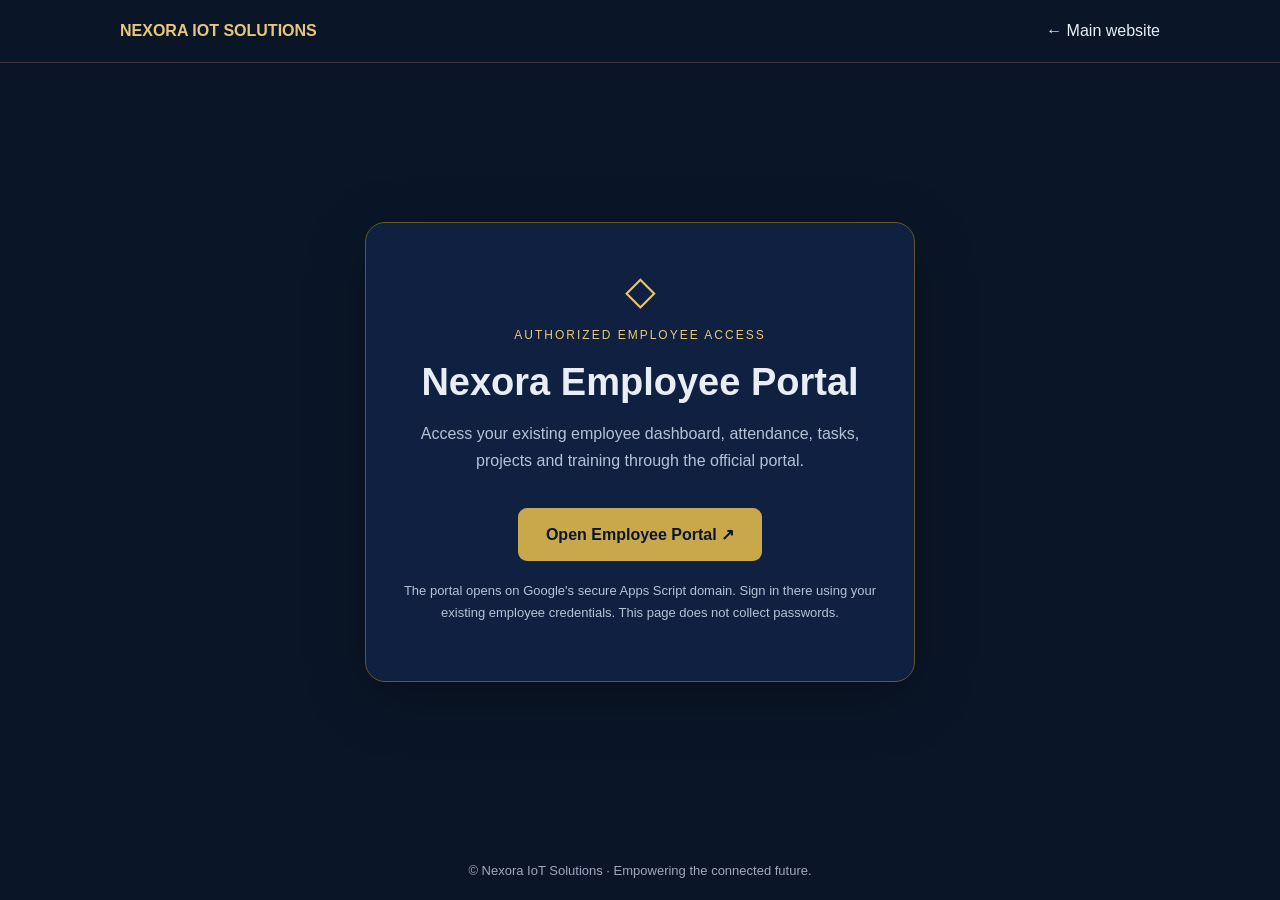
==== employee/index.html @ dd2a277c "Add employee portal HTML structure" ====
<!DOCTYPE html><html lang="en"><head><meta charset="utf-8"><meta name="viewport" content="width=device-width, initial-scale=1"><meta name="robots" content="noindex"><title>Employee Portal | Nexora IoT Solutions</title><style>
:root{font-family:Arial, sans-serif;color:#e8edf6;background:#0a1628}*{box-sizing:border-box}body{margin:0;min-height:100vh;display:flex;flex-direction:column}header{padding:22px max(24px,calc((100vw - 1040px)/2));border-bottom:1px solid #3a3540;display:flex;justify-content:space-between;align-items:center;gap:20px}a{color:inherit}header a{text-decoration:none}header strong{color:#e8c876}main{flex:1;display:grid;place-items:center;padding:40px 20px}.panel{max-width:550px;width:100%;padding:44px 32px;text-align:center;border:1px solid #65552e;border-radius:20px;background:#0f2040;box-shadow:0 16px 60px #0005}.symbol{font-size:40px;color:#e8c876}h1{font-size:clamp(26px,4vw,38px);margin:16px 0}p{line-height:1.7;color:#b5c3d6}.button{display:inline-block;background:#c9a84c;color:#0a1628;font-weight:700;text-decoration:none;border-radius:9px;padding:17px 28px;margin:18px 0 6px}.button:hover,.button:focus{background:#e8c876}.note{font-size:13px}footer{text-align:center;padding:22px;color:#9baac0;font-size:13px}
</style></head><body><header><strong>NEXORA IOT SOLUTIONS</strong><a href="/">← Main website</a></header><main><section class="panel"><div class="symbol">◇</div><p style="color:#e8c876;letter-spacing:2px;font-size:12px">AUTHORIZED EMPLOYEE ACCESS</p><h1>Nexora Employee Portal</h1><p>Access your existing employee dashboard, attendance, tasks, projects and training through the official portal.</p><a class="button" href="https://script.google.com/macros/s/AKfycbzcqMPTnZosO-YPItsREfu2ltaMpyS0TQiUMI5boca9J_ibXq1QrV9j76Qtt8c0nAZ-/exec" rel="noopener noreferrer">Open Employee Portal ↗</a><p class="note">The portal opens on Google's secure Apps Script domain. Sign in there using your existing employee credentials. This page does not collect passwords.</p></section></main><footer>© Nexora IoT Solutions · Empowering the connected future.</footer></body></html>
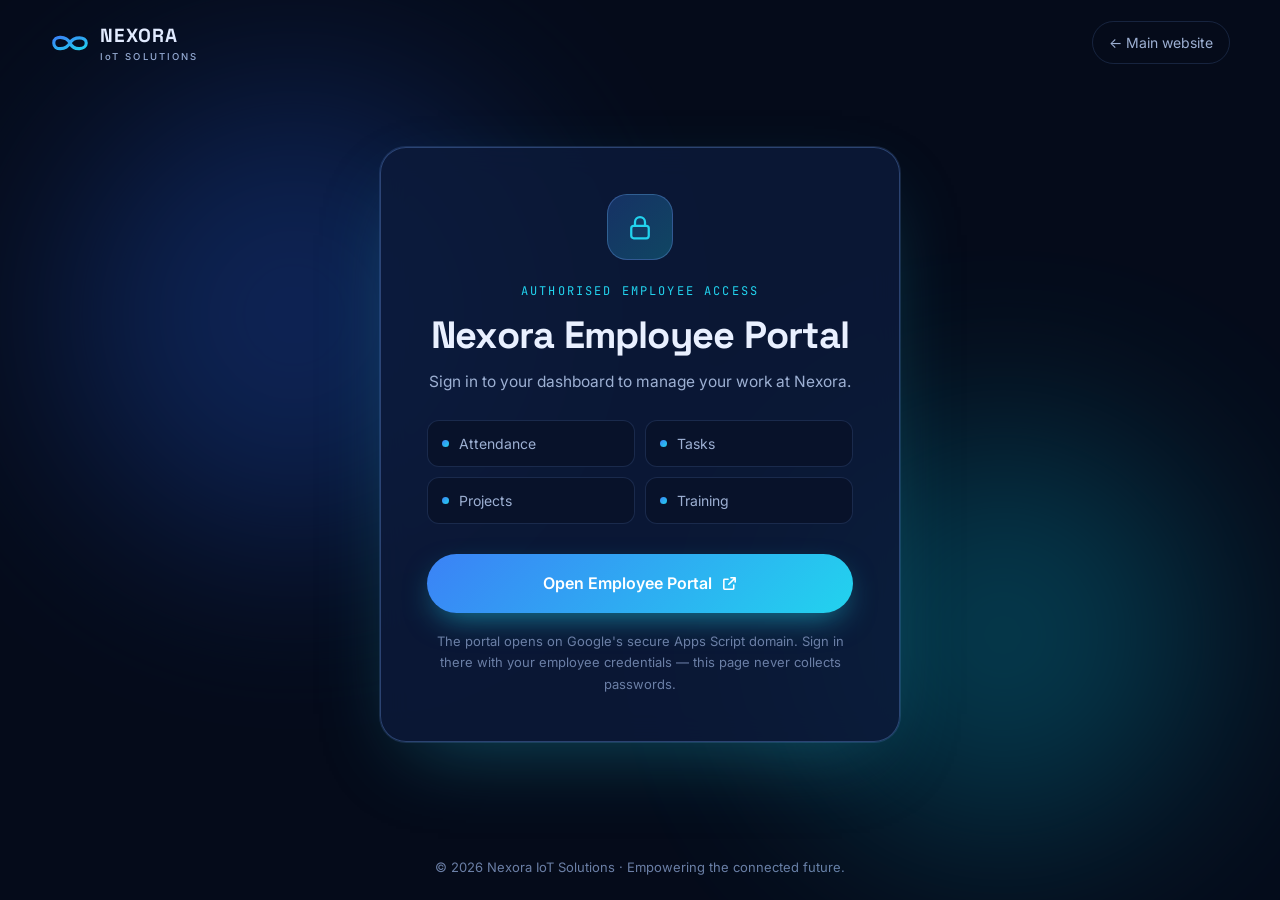
==== commit dbf11db1: "Revise employee portal HTML structure and stylesll" ====
--- a/employee/index.html
+++ b/employee/index.html
@@ -1,3 +1,64 @@
-<!DOCTYPE html><html lang="en"><head><meta charset="utf-8"><meta name="viewport" content="width=device-width, initial-scale=1"><meta name="robots" content="noindex"><title>Employee Portal | Nexora IoT Solutions</title><style>
-:root{font-family:Arial, sans-serif;color:#e8edf6;background:#0a1628}*{box-sizing:border-box}body{margin:0;min-height:100vh;display:flex;flex-direction:column}header{padding:22px max(24px,calc((100vw - 1040px)/2));border-bottom:1px solid #3a3540;display:flex;justify-content:space-between;align-items:center;gap:20px}a{color:inherit}header a{text-decoration:none}header strong{color:#e8c876}main{flex:1;display:grid;place-items:center;padding:40px 20px}.panel{max-width:550px;width:100%;padding:44px 32px;text-align:center;border:1px solid #65552e;border-radius:20px;background:#0f2040;box-shadow:0 16px 60px #0005}.symbol{font-size:40px;color:#e8c876}h1{font-size:clamp(26px,4vw,38px);margin:16px 0}p{line-height:1.7;color:#b5c3d6}.button{display:inline-block;background:#c9a84c;color:#0a1628;font-weight:700;text-decoration:none;border-radius:9px;padding:17px 28px;margin:18px 0 6px}.button:hover,.button:focus{background:#e8c876}.note{font-size:13px}footer{text-align:center;padding:22px;color:#9baac0;font-size:13px}
-</style></head><body><header><strong>NEXORA IOT SOLUTIONS</strong><a href="/">← Main website</a></header><main><section class="panel"><div class="symbol">◇</div><p style="color:#e8c876;letter-spacing:2px;font-size:12px">AUTHORIZED EMPLOYEE ACCESS</p><h1>Nexora Employee Portal</h1><p>Access your existing employee dashboard, attendance, tasks, projects and training through the official portal.</p><a class="button" href="https://script.google.com/macros/s/AKfycbzcqMPTnZosO-YPItsREfu2ltaMpyS0TQiUMI5boca9J_ibXq1QrV9j76Qtt8c0nAZ-/exec" rel="noopener noreferrer">Open Employee Portal ↗</a><p class="note">The portal opens on Google's secure Apps Script domain. Sign in there using your existing employee credentials. This page does not collect passwords.</p></section></main><footer>© Nexora IoT Solutions · Empowering the connected future.</footer></body></html>
+<!DOCTYPE html>
+<html lang="en">
+<head>
+<meta charset="utf-8">
+<meta name="viewport" content="width=device-width, initial-scale=1">
+<meta name="robots" content="noindex">
+<title>Employee Login | Nexora IoT Solutions</title>
+<link rel="icon" href="data:image/svg+xml,%3Csvg xmlns='http://www.w3.org/2000/svg' viewBox='0 0 64 32'%3E%3Cpath d='M32 16C26 6 8 4 8 16s18 10 24 0 22-10 24 0-18 12-24 0z' fill='none' stroke='%2322d3ee' stroke-width='5'/%3E%3C/svg%3E">
+<link rel="preconnect" href="https://fonts.googleapis.com"><link rel="preconnect" href="https://fonts.gstatic.com" crossorigin>
+<link href="https://fonts.googleapis.com/css2?family=Inter:wght@400;500;600&family=Space+Grotesk:wght@500;600;700&family=JetBrains+Mono:wght@400;500&display=swap" rel="stylesheet">
+<style>
+:root{--bg:#050b1a;--bg2:#08122a;--surface:#0c1a3a;--surface2:#11224a;--line:rgba(120,170,255,.16);--line2:rgba(120,170,255,.3);--text:#e9f0ff;--muted:#9db0d3;--faint:#6b7fa6;--brand2:#22d3ee;--grad:linear-gradient(135deg,#3b82f6,#22d3ee)}
+*{box-sizing:border-box;margin:0;padding:0}
+body{font-family:Inter,system-ui,sans-serif;background:var(--bg);color:var(--text);line-height:1.65;min-height:100vh;display:flex;flex-direction:column;-webkit-font-smoothing:antialiased;overflow-x:hidden}
+a{color:inherit;text-decoration:none}
+:focus-visible{outline:2px solid var(--brand2);outline-offset:3px;border-radius:8px}
+header{display:flex;justify-content:space-between;align-items:center;padding:20px max(20px,calc((100vw - 1180px)/2))}
+.brand{display:flex;align-items:center;gap:10px;font-family:'Space Grotesk',sans-serif;font-weight:700;font-size:19px;letter-spacing:.04em}
+.brand svg{width:40px;height:20px}.brand small{display:block;font-family:Inter;font-weight:500;font-size:9.5px;letter-spacing:.22em;color:var(--muted);margin-top:-2px}
+.back{color:var(--muted);font-size:14px;padding:9px 16px;border:1px solid var(--line);border-radius:999px;transition:.2s}.back:hover{color:var(--text);border-color:var(--brand2)}
+main{flex:1;display:grid;place-items:center;padding:30px 20px 60px;position:relative}
+main::before,main::after{content:"";position:absolute;border-radius:50%;filter:blur(100px);opacity:.28;pointer-events:none}
+main::before{width:460px;height:460px;background:#2563eb;left:5%;top:0}main::after{width:400px;height:400px;background:#06b6d4;right:6%;bottom:0}
+.panel{position:relative;z-index:1;width:min(520px,100%);padding:clamp(28px,5vw,46px);text-align:center;border:1px solid var(--line2);border-radius:26px;background:color-mix(in srgb,var(--surface) 85%,transparent);backdrop-filter:blur(14px);box-shadow:0 0 0 1px var(--line),0 30px 80px -30px rgba(34,211,238,.35);animation:in .6s cubic-bezier(.2,.8,.2,1)}
+@keyframes in{from{opacity:0;transform:translateY(20px)}to{opacity:1;transform:none}}
+.lock{width:66px;height:66px;margin:0 auto 22px;border-radius:20px;display:grid;place-items:center;background:linear-gradient(135deg,rgba(59,130,246,.25),rgba(34,211,238,.25));border:1px solid var(--line2);color:var(--brand2)}
+.lock svg{width:30px;height:30px;stroke:currentColor;fill:none;stroke-width:1.8;stroke-linecap:round;stroke-linejoin:round}
+.eyebrow{font-family:'JetBrains Mono',monospace;font-size:12px;letter-spacing:.18em;text-transform:uppercase;color:var(--brand2)}
+h1{font-family:'Space Grotesk',sans-serif;font-size:clamp(28px,5vw,38px);letter-spacing:-.02em;line-height:1.12;margin:12px 0}
+p.lead{color:var(--muted);font-size:15.5px}
+.feat{display:grid;grid-template-columns:repeat(2,1fr);gap:10px;margin:26px 0 8px;text-align:left}
+.feat div{padding:11px 14px;border:1px solid var(--line);border-radius:12px;background:var(--bg2);font-size:14px;color:var(--muted);display:flex;gap:10px;align-items:center}
+.feat div::before{content:"";width:7px;height:7px;border-radius:50%;background:var(--grad);flex:none}
+.btn{display:inline-flex;align-items:center;justify-content:center;gap:9px;width:100%;margin-top:22px;padding:16px 24px;border-radius:999px;font-weight:600;font-size:16px;color:#fff;background:var(--grad);box-shadow:0 12px 32px -10px rgba(34,211,238,.6);transition:.2s}
+.btn:hover{transform:translateY(-2px)}.btn svg{width:17px;height:17px;stroke:currentColor;fill:none;stroke-width:2.2;stroke-linecap:round;stroke-linejoin:round}
+.note{font-size:13px;color:var(--faint);margin-top:18px}
+footer{text-align:center;padding:22px;color:var(--faint);font-size:13px}
+@media(max-width:420px){.feat{grid-template-columns:1fr}}
+@media(prefers-reduced-motion:reduce){*{animation:none!important;transition:none!important}}
+</style>
+</head>
+<body>
+<header>
+  <a class="brand" href="../#/home" aria-label="Nexora IoT Solutions home">
+    <svg viewBox="0 0 64 32" fill="none"><defs><linearGradient id="g" x1="0" y1="0" x2="1" y2="1"><stop offset="0" stop-color="#3b82f6"/><stop offset="1" stop-color="#22d3ee"/></linearGradient></defs><path d="M32 16C26 5 6 3 6 16s20 11 26 0 26-11 26 0-20 13-26 0z" stroke="url(#g)" stroke-width="5" stroke-linejoin="round"/></svg>
+    <span>NEXORA<small>IoT SOLUTIONS</small></span>
+  </a>
+  <a class="back" href="../#/home">← Main website</a>
+</header>
+<main>
+  <section class="panel">
+    <div class="lock"><svg viewBox="0 0 24 24"><rect x="5" y="11" width="14" height="10" rx="2"/><path d="M8 11V8a4 4 0 0 1 8 0v3"/></svg></div>
+    <p class="eyebrow">Authorised employee access</p>
+    <h1>Nexora Employee Portal</h1>
+    <p class="lead">Sign in to your dashboard to manage your work at Nexora.</p>
+    <div class="feat"><div>Attendance</div><div>Tasks</div><div>Projects</div><div>Training</div></div>
+    <a class="btn" href="https://script.google.com/macros/s/AKfycbzcqMPTnZosO-YPItsREfu2ltaMpyS0TQiUMI5boca9J_ibXq1QrV9j76Qtt8c0nAZ-/exec" rel="noopener noreferrer">Open Employee Portal <svg viewBox="0 0 24 24"><path d="M14 4h6v6M20 4l-9 9M18 14v5a1 1 0 0 1-1 1H5a1 1 0 0 1-1-1V7a1 1 0 0 1 1-1h5"/></svg></a>
+    <p class="note">The portal opens on Google's secure Apps Script domain. Sign in there with your employee credentials — this page never collects passwords.</p>
+  </section>
+</main>
+<footer>© <span id="y"></span> Nexora IoT Solutions · Empowering the connected future.</footer>
+<script>document.getElementById("y").textContent=new Date().getFullYear()</script>
+</body>
+</html>
